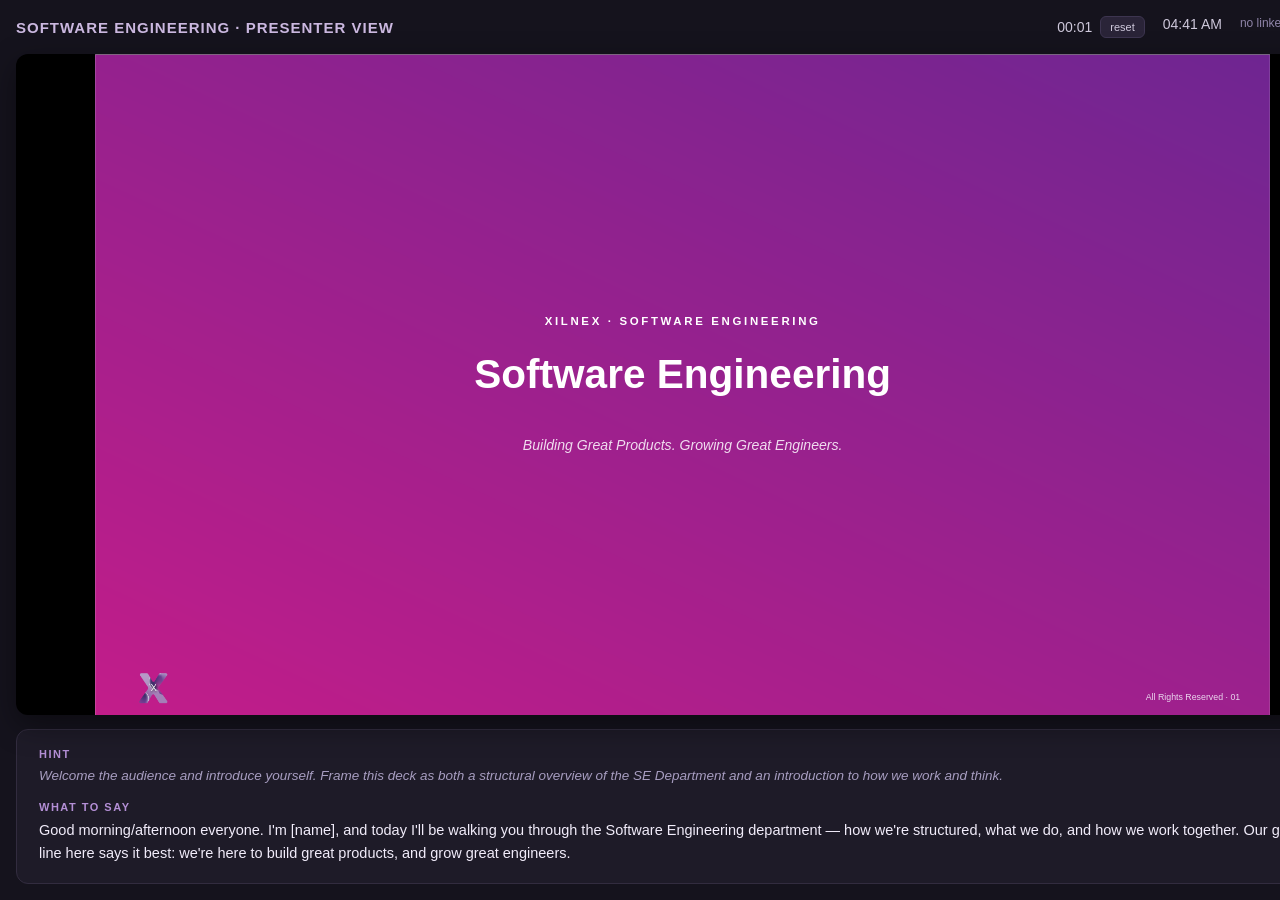
==== presenter.html @ ed22fedc "Initial commit: interactive HTML deck for SE Department intro" ====
<!doctype html>
<html lang="en">
<head>
<meta charset="utf-8">
<title>Presenter View — SE Intro</title>
<meta name="viewport" content="width=device-width, initial-scale=1">
<link rel="stylesheet" href="style.css">
</head>
<body class="presenter">
  <div class="pv-wrap">
    <div class="pv-top">
      <div class="pv-title">SOFTWARE ENGINEERING · PRESENTER VIEW</div>
      <div class="pv-clock">
        <div class="pv-timer">
          <span id="elapsed">00:00</span>
          <button id="btnResetTimer">reset</button>
        </div>
        <div id="clock">--:--</div>
        <div class="pv-status" id="status">not linked</div>
      </div>
    </div>

    <div class="pv-main">
      <div class="pv-current-wrap" id="curWrap">
        <div class="slide-stage" id="curStage"><div id="curInner"></div></div>
      </div>
      <div class="pv-notes">
        <h4>Hint</h4>
        <p class="hint" id="hintText"></p>
        <h4>What to say</h4>
        <p class="script" id="scriptText"></p>
      </div>
    </div>

    <div class="pv-side">
      <div class="pv-next-label">NEXT SLIDE</div>
      <div class="pv-next-wrap" id="nextWrap">
        <div class="slide-stage" id="nextStage"><div id="nextInner"></div></div>
      </div>
      <div class="pv-progress"><div id="progressBar"></div></div>
      <div id="slideCount" style="color:#cfc9dc;font-family:var(--font);font-size:13px;text-align:center;"></div>
      <div class="pv-controls">
        <button id="btnPrev">‹ Prev</button>
        <button id="btnNext">Next ›</button>
      </div>
    </div>
  </div>

  <script src="deck.js?v=7"></script>
  <script src="presenter.js?v=7"></script>
</body>
</html>
---- style.css ----
:root{
  --purple:#6F2692;
  --magenta:#C31D8A;
  --teal:#0E9C8C;
  --blue:#2C6FBB;
  --amber:#D98C2B;
  --dark:#2A2438;
  --muted:#746E85;
  --muted-light:#9A93AC;
  --bg-soft:#F7F6FA;
  --card-border:#E7E2F0;
  --pill-bg:#F1EEF7;
  --white:#FFFFFF;
  --font: "Helvetica Neue", Arial, sans-serif;
  --sw: 1333.3px;
  --sh: 750px;
}
*{box-sizing:border-box;}
html,body{
  margin:0;padding:0;height:100%;
  background:#111017;
  font-family:var(--font);
  overflow:hidden;
}

/* ---------- stage / scaling ---------- */
.stage-wrap{
  position:fixed;inset:0;
  display:flex;align-items:center;justify-content:center;
  background:#111017;
}
.slide-stage{
  position:relative;
  width:var(--sw);height:var(--sh);
  flex:none;
  transform-origin:center center;
  box-shadow:0 20px 60px rgba(0,0,0,.5);
  overflow:hidden;
  background:var(--bg-soft);
}
.slide{
  position:absolute;inset:0;
  width:var(--sw);height:var(--sh);
  display:none;
  overflow:hidden;
}
.slide.active{display:block;}

/* generic absolutely-positioned box, coordinates in "design px" (1in = 100px) */
.abs{position:absolute;}

/* ---------- text helpers ---------- */
.t{position:absolute;font-family:var(--font);white-space:pre-line;}
.t.center{text-align:center;}
.t.right{text-align:right;}
.t.middle{display:flex;align-items:center;}
.t.middle.center{justify-content:center;}
.t.middle.right{justify-content:flex-end;}
.t.top{align-items:flex-start;}

/* ---------- shapes ---------- */
.rrect{position:absolute;border-radius:10px;}
.card{
  background:var(--white);
  border:1px solid var(--card-border);
  box-shadow:0 6px 18px rgba(120,100,150,.16);
}
.line{position:absolute;background:var(--muted-light);}
.line.dark{background:var(--muted-light);}
.line.dash{background:none;border-top:1.5px dashed var(--card-border);height:0 !important;}

/* arrowheads */
.arrow-h::after{
  content:"";position:absolute;right:-1px;top:50%;transform:translateY(-50%);
  border-top:5px solid transparent;border-bottom:5px solid transparent;border-left:7px solid var(--muted-light);
}

/* ---------- backgrounds ---------- */
.bg-gradient{
  background-image:url("assets/gradient_bg.png");
  background-size:cover;background-position:center;
}
.bg-soft{background:var(--bg-soft);}
.corner-motif{
  position:absolute;right:-135px;top:-135px;width:430px;height:430px;
  background-image:url("assets/corner_blob.png");background-size:contain;background-repeat:no-repeat;
  opacity:.9;pointer-events:none;
}

/* ---------- header ---------- */
.eyebrow{
  font-size:11px;font-weight:700;letter-spacing:2px;color:var(--magenta);
}
.slide-title{
  font-size:30px;font-weight:700;color:var(--dark);
}
.footer-page{
  position:absolute;right:34px;bottom:16px;font-size:10px;color:var(--muted-light);
}
.footer-page.on-dark{color:#EAD8EE;}
.footer-logo{
  position:absolute;left:50px;bottom:14px;width:34px;height:34px;
  background-image:url("assets/Xilnex_logo.png");background-size:contain;background-repeat:no-repeat;
}

/* ---------- badge / icon ---------- */
.badge{
  position:absolute;background-image:url("assets/gradient_badge.png");background-size:contain;
  display:flex;align-items:center;justify-content:center;
}
.badge img{width:52%;height:52%;object-fit:contain;}
.badge svg{width:54%;height:54%;display:block;flex:none;}

/* ---------- entrance animation ---------- */
.anim{opacity:0;transform:translateY(14px);}
.slide.active .anim{
  animation:fadeUp .55s cubic-bezier(.2,.7,.3,1) forwards;
  animation-delay:calc(var(--i,0) * 70ms);
}
@keyframes fadeUp{
  to{opacity:1;transform:translateY(0);}
}
.slide.active .anim-pop{opacity:0;transform:scale(.85);}
.slide.active .anim.anim-pop{
  animation:popIn .5s cubic-bezier(.34,1.56,.64,1) forwards;
  animation-delay:calc(var(--i,0) * 70ms);
}
@keyframes popIn{ to{opacity:1;transform:scale(1);} }

.slide.active .anim-grow{opacity:0;transform:scaleX(0);}
.slide.active .anim.anim-grow{
  animation:growX .6s cubic-bezier(.2,.7,.3,1) forwards;
  animation-delay:calc(var(--i,0) * 60ms + 200ms);
  transform-origin:left center;
}
@keyframes growX{ to{opacity:1;transform:scaleX(1);} }

/* ---------- interactivity ---------- */
.hoverable{transition:transform .18s ease, box-shadow .18s ease;cursor:pointer;}
.hoverable:hover{transform:translateY(-4px);box-shadow:0 14px 30px rgba(120,100,150,.28);}

.hub-node{transition:transform .25s ease, box-shadow .25s ease, opacity .25s ease;cursor:pointer;}
.hub-node:hover, .hub-node.focus{transform:scale(1.04);box-shadow:0 14px 30px rgba(0,0,0,.28);}
.hub-dim{opacity:.35;}
.hub-edge{transition:opacity .25s ease, background .25s ease;}
.hub-edge-label{transition:opacity .25s ease, transform .25s ease;}
.hub-edge-label.hidden{opacity:0;pointer-events:none;}

.chip{transition:transform .15s ease, box-shadow .15s ease;cursor:default;}
.chip:hover{transform:translateY(-3px);box-shadow:0 8px 18px rgba(120,100,150,.22);}

.track-btn{cursor:pointer;transition:transform .18s ease, box-shadow .18s ease;}
.track-btn:hover{transform:translateY(-3px);}
.track-dim{opacity:.3;}

/* ---------- nav chrome (audience) ---------- */
.chrome{
  position:fixed;left:0;right:0;bottom:0;
  display:flex;align-items:center;justify-content:center;gap:10px;
  padding:10px 0;z-index:50;
  opacity:0;transition:opacity .25s ease;
  pointer-events:none;
}
.stage-wrap:hover .chrome, .chrome.force{opacity:1;pointer-events:auto;}
.chrome button{
  background:rgba(255,255,255,.08);color:#fff;border:1px solid rgba(255,255,255,.18);
  border-radius:8px;padding:7px 12px;font-size:13px;font-family:var(--font);cursor:pointer;
  backdrop-filter:blur(6px);
}
.chrome button:hover{background:rgba(255,255,255,.18);}
.chrome .count{color:#cfc9dc;font-size:13px;min-width:56px;text-align:center;}

.hint-toast{
  position:fixed;top:18px;left:50%;transform:translateX(-50%);
  background:rgba(20,18,28,.85);color:#fff;padding:8px 16px;border-radius:8px;
  font-size:13px;font-family:var(--font);z-index:60;opacity:0;transition:opacity .4s ease;pointer-events:none;
}
.hint-toast.show{opacity:1;}

/* ---------- presenter view ---------- */
body.presenter{background:#15131d;overflow:auto;}
.pv-wrap{display:grid;grid-template-columns:1fr 340px;grid-template-rows:auto 1fr;gap:16px;height:100vh;padding:16px;}
.pv-top{grid-column:1/3;display:flex;align-items:center;justify-content:space-between;color:#fff;font-family:var(--font);}
.pv-top .pv-title{font-size:15px;font-weight:700;letter-spacing:1px;color:#cbb8e0;}
.pv-top .pv-clock{display:flex;gap:18px;font-size:14px;color:#cfc9dc;}
.pv-main{display:flex;flex-direction:column;gap:14px;min-height:0;}
.pv-current-wrap{position:relative;border-radius:12px;overflow:hidden;box-shadow:0 10px 30px rgba(0,0,0,.4);flex:1;min-height:0;display:flex;align-items:center;justify-content:center;background:#000;}
.pv-current-wrap .slide-stage{position:static;box-shadow:none;}
.pv-notes{
  background:#1e1b28;border:1px solid #322c3f;border-radius:12px;padding:18px 22px;color:#e7e0f2;
  font-family:var(--font);overflow-y:auto;max-height:38vh;
}
.pv-notes h4{margin:0 0 6px;font-size:11px;letter-spacing:1.5px;color:#b48fd6;text-transform:uppercase;}
.pv-notes .hint{color:#a79dc0;font-style:italic;font-size:13.5px;line-height:1.5;margin:0 0 14px;}
.pv-notes .script{color:#f1ecfa;font-size:14.5px;line-height:1.6;margin:0;white-space:pre-line;}
.pv-side{display:flex;flex-direction:column;gap:14px;min-height:0;}
.pv-next-label{color:#9a8fb5;font-size:11px;letter-spacing:1.5px;font-weight:700;}
.pv-next-wrap{position:relative;border-radius:10px;overflow:hidden;box-shadow:0 6px 18px rgba(0,0,0,.35);background:#000;}
.pv-next-wrap .slide-stage{position:static;box-shadow:none;}
.pv-controls{display:flex;gap:8px;}
.pv-controls button{
  flex:1;background:#2a2438;color:#fff;border:1px solid #3d3550;border-radius:8px;padding:12px;
  font-size:14px;font-family:var(--font);cursor:pointer;
}
.pv-controls button:hover{background:#3a3250;}
.pv-progress{height:6px;background:#2a2438;border-radius:3px;overflow:hidden;}
.pv-progress > div{height:100%;background:linear-gradient(90deg,var(--magenta),var(--purple));transition:width .3s ease;}
.pv-timer{display:flex;gap:8px;align-items:center;}
.pv-timer button{background:#2a2438;color:#cfc9dc;border:1px solid #3d3550;border-radius:6px;padding:4px 9px;font-size:11px;cursor:pointer;}
.pv-status{font-size:12px;color:#8f84a8;}
.pv-status.linked{color:#7fd8b0;}
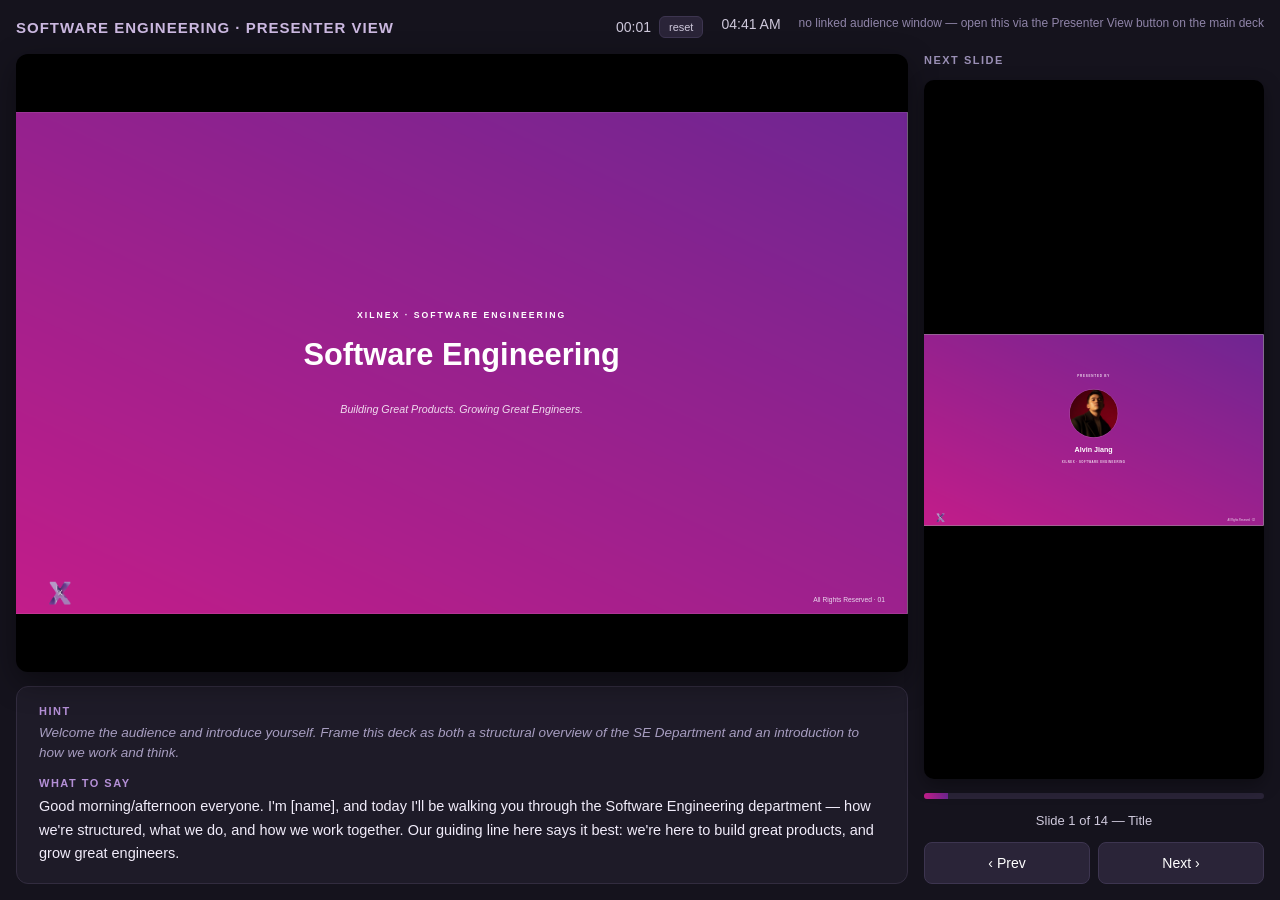
==== commit 6cc25e5b: "Fix Team Snapshot count-up timing, org chart name, and presenter next-slide preview - Org chart: add" ====
--- a/presenter.html
+++ b/presenter.html
@@ -4,7 +4,7 @@
 <meta charset="utf-8">
 <title>Presenter View — SE Intro</title>
 <meta name="viewport" content="width=device-width, initial-scale=1">
-<link rel="stylesheet" href="style.css">
+<link rel="stylesheet" href="style.css?v=9">
 </head>
 <body class="presenter">
   <div class="pv-wrap">
@@ -46,7 +46,7 @@
     </div>
   </div>
 
-  <script src="deck.js?v=7"></script>
-  <script src="presenter.js?v=7"></script>
+  <script src="deck.js?v=8"></script>
+  <script src="presenter.js?v=8"></script>
 </body>
 </html>
--- a/style.css
+++ b/style.css
@@ -183,9 +183,9 @@
 .pv-top{grid-column:1/3;display:flex;align-items:center;justify-content:space-between;color:#fff;font-family:var(--font);}
 .pv-top .pv-title{font-size:15px;font-weight:700;letter-spacing:1px;color:#cbb8e0;}
 .pv-top .pv-clock{display:flex;gap:18px;font-size:14px;color:#cfc9dc;}
-.pv-main{display:flex;flex-direction:column;gap:14px;min-height:0;}
+.pv-main{display:flex;flex-direction:column;gap:14px;min-height:0;min-width:0;}
 .pv-current-wrap{position:relative;border-radius:12px;overflow:hidden;box-shadow:0 10px 30px rgba(0,0,0,.4);flex:1;min-height:0;display:flex;align-items:center;justify-content:center;background:#000;}
-.pv-current-wrap .slide-stage{position:static;box-shadow:none;}
+.pv-current-wrap .slide-stage{box-shadow:none;}
 .pv-notes{
   background:#1e1b28;border:1px solid #322c3f;border-radius:12px;padding:18px 22px;color:#e7e0f2;
   font-family:var(--font);overflow-y:auto;max-height:38vh;
@@ -195,8 +195,8 @@
 .pv-notes .script{color:#f1ecfa;font-size:14.5px;line-height:1.6;margin:0;white-space:pre-line;}
 .pv-side{display:flex;flex-direction:column;gap:14px;min-height:0;}
 .pv-next-label{color:#9a8fb5;font-size:11px;letter-spacing:1.5px;font-weight:700;}
-.pv-next-wrap{position:relative;border-radius:10px;overflow:hidden;box-shadow:0 6px 18px rgba(0,0,0,.35);background:#000;}
-.pv-next-wrap .slide-stage{position:static;box-shadow:none;}
+.pv-next-wrap{position:relative;border-radius:10px;overflow:hidden;box-shadow:0 6px 18px rgba(0,0,0,.35);background:#000;display:flex;align-items:center;justify-content:center;}
+.pv-next-wrap .slide-stage{box-shadow:none;}
 .pv-controls{display:flex;gap:8px;}
 .pv-controls button{
   flex:1;background:#2a2438;color:#fff;border:1px solid #3d3550;border-radius:8px;padding:12px;
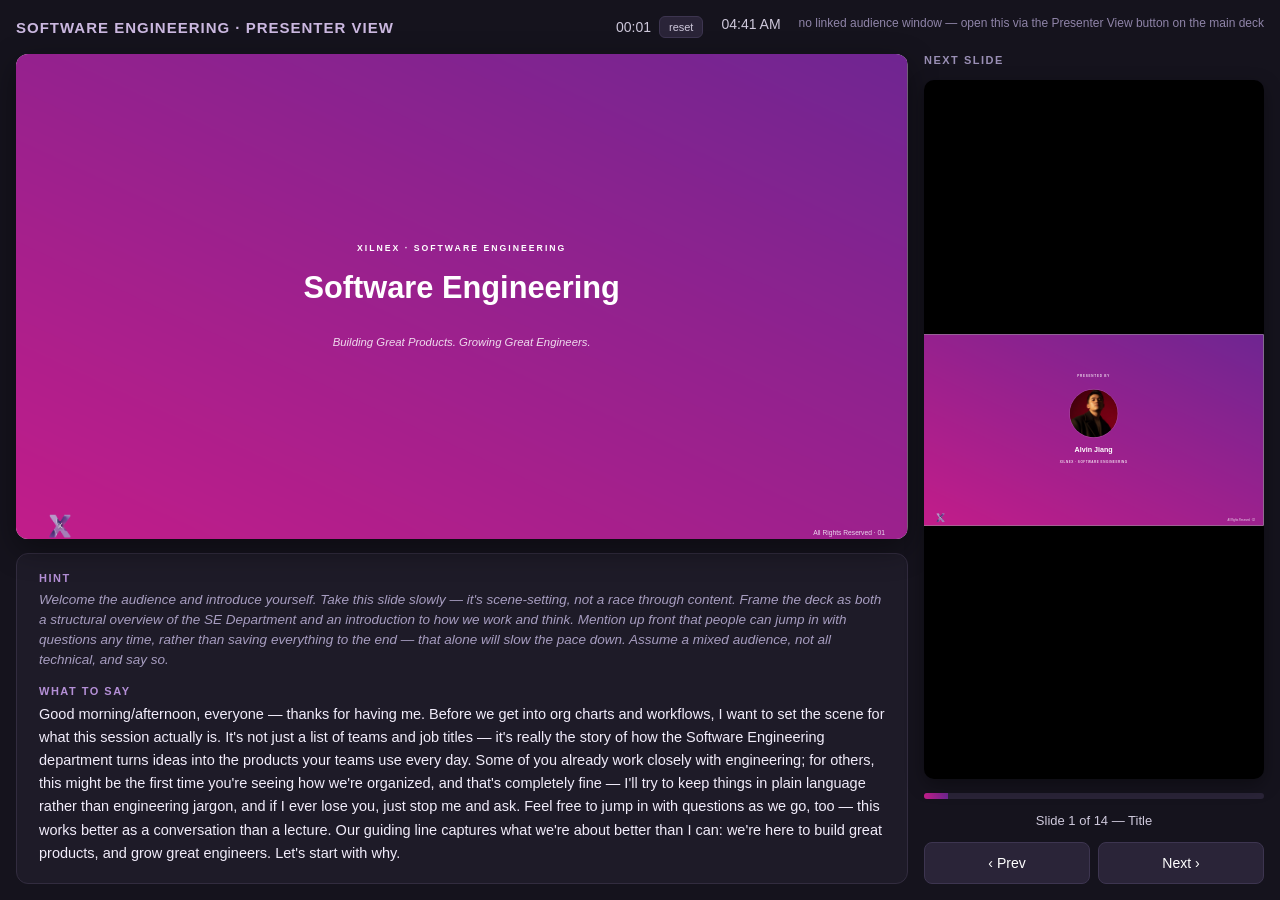
==== commit 7e05f786: "Rewrite speaker notes for storytelling pace, add Product Solution partnership, bump readability Feed" ====
--- a/presenter.html
+++ b/presenter.html
@@ -46,7 +46,7 @@
     </div>
   </div>
 
-  <script src="deck.js?v=8"></script>
-  <script src="presenter.js?v=8"></script>
+  <script src="deck.js?v=10"></script>
+  <script src="presenter.js?v=10"></script>
 </body>
 </html>
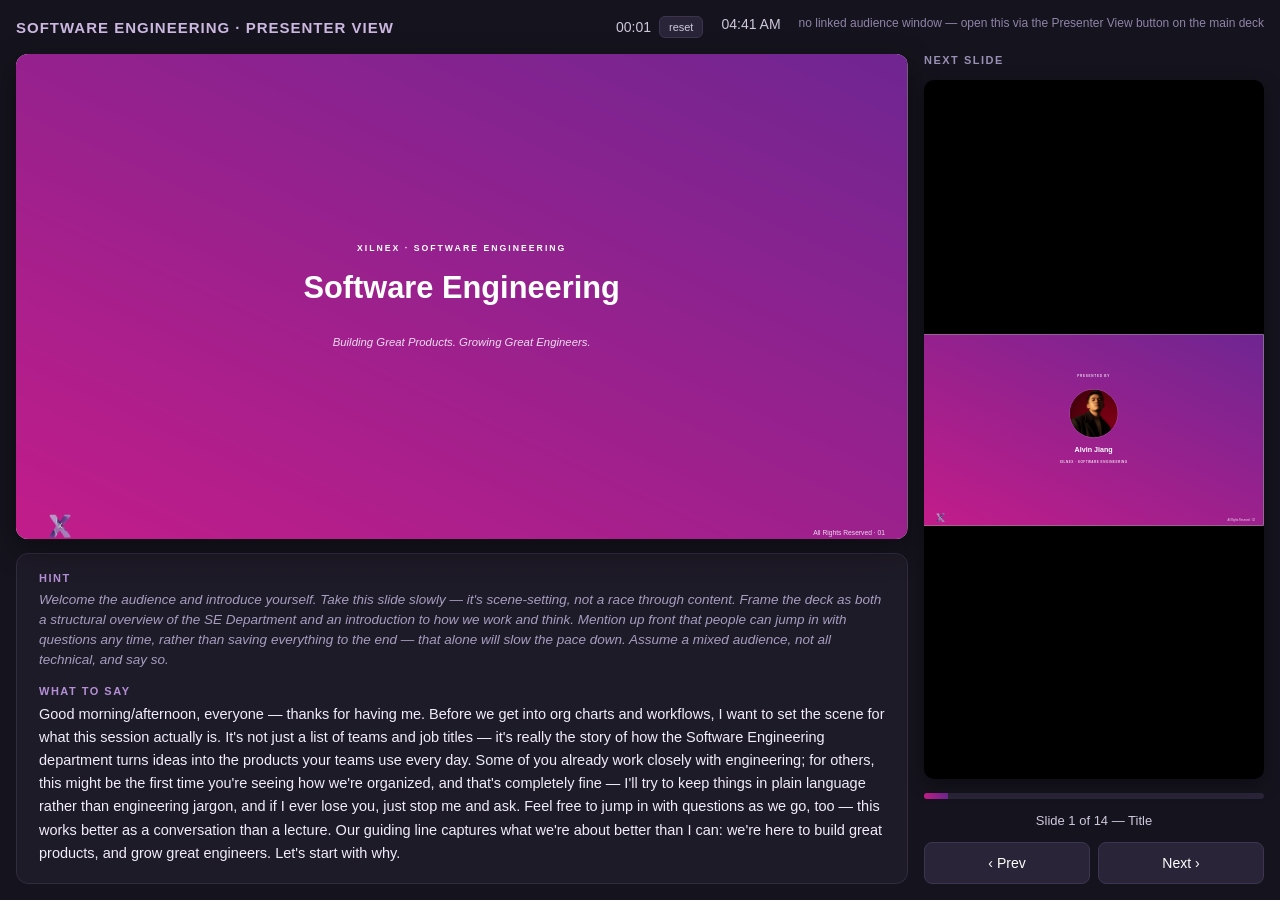
==== commit f89d9dc6: "Add domain Product PIC names to Department Structure org chart - Each domain role box now shows a "P" ====
--- a/presenter.html
+++ b/presenter.html
@@ -46,7 +46,7 @@
     </div>
   </div>
 
-  <script src="deck.js?v=10"></script>
-  <script src="presenter.js?v=10"></script>
+  <script src="deck.js?v=12"></script>
+  <script src="presenter.js?v=12"></script>
 </body>
 </html>
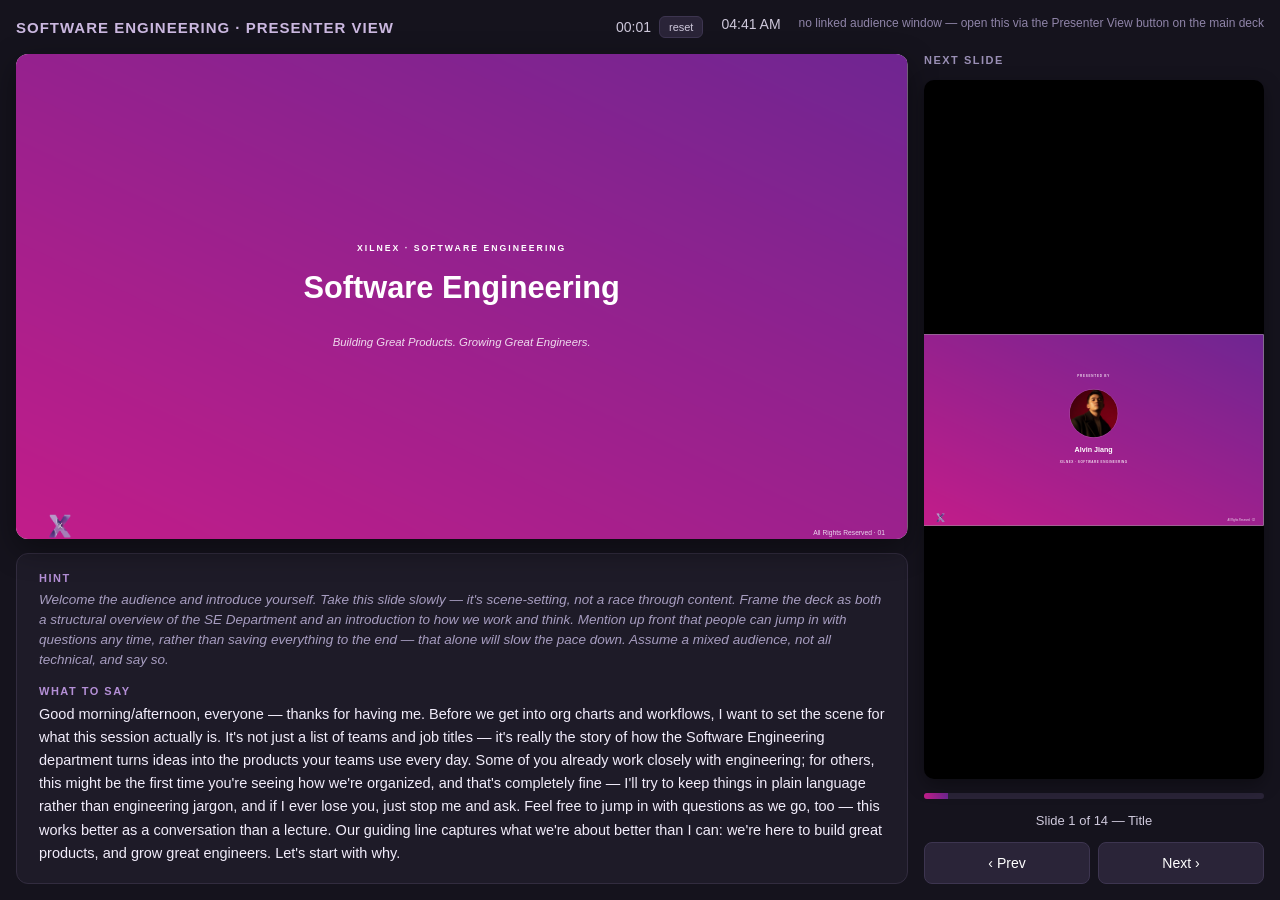
==== commit 9967dd33: "Fix Department Structure entrance animation: text and card fade in together The role/lead/PIC text l" ====
--- a/presenter.html
+++ b/presenter.html
@@ -46,7 +46,7 @@
     </div>
   </div>
 
-  <script src="deck.js?v=12"></script>
-  <script src="presenter.js?v=12"></script>
+  <script src="deck.js?v=13"></script>
+  <script src="presenter.js?v=13"></script>
 </body>
 </html>
